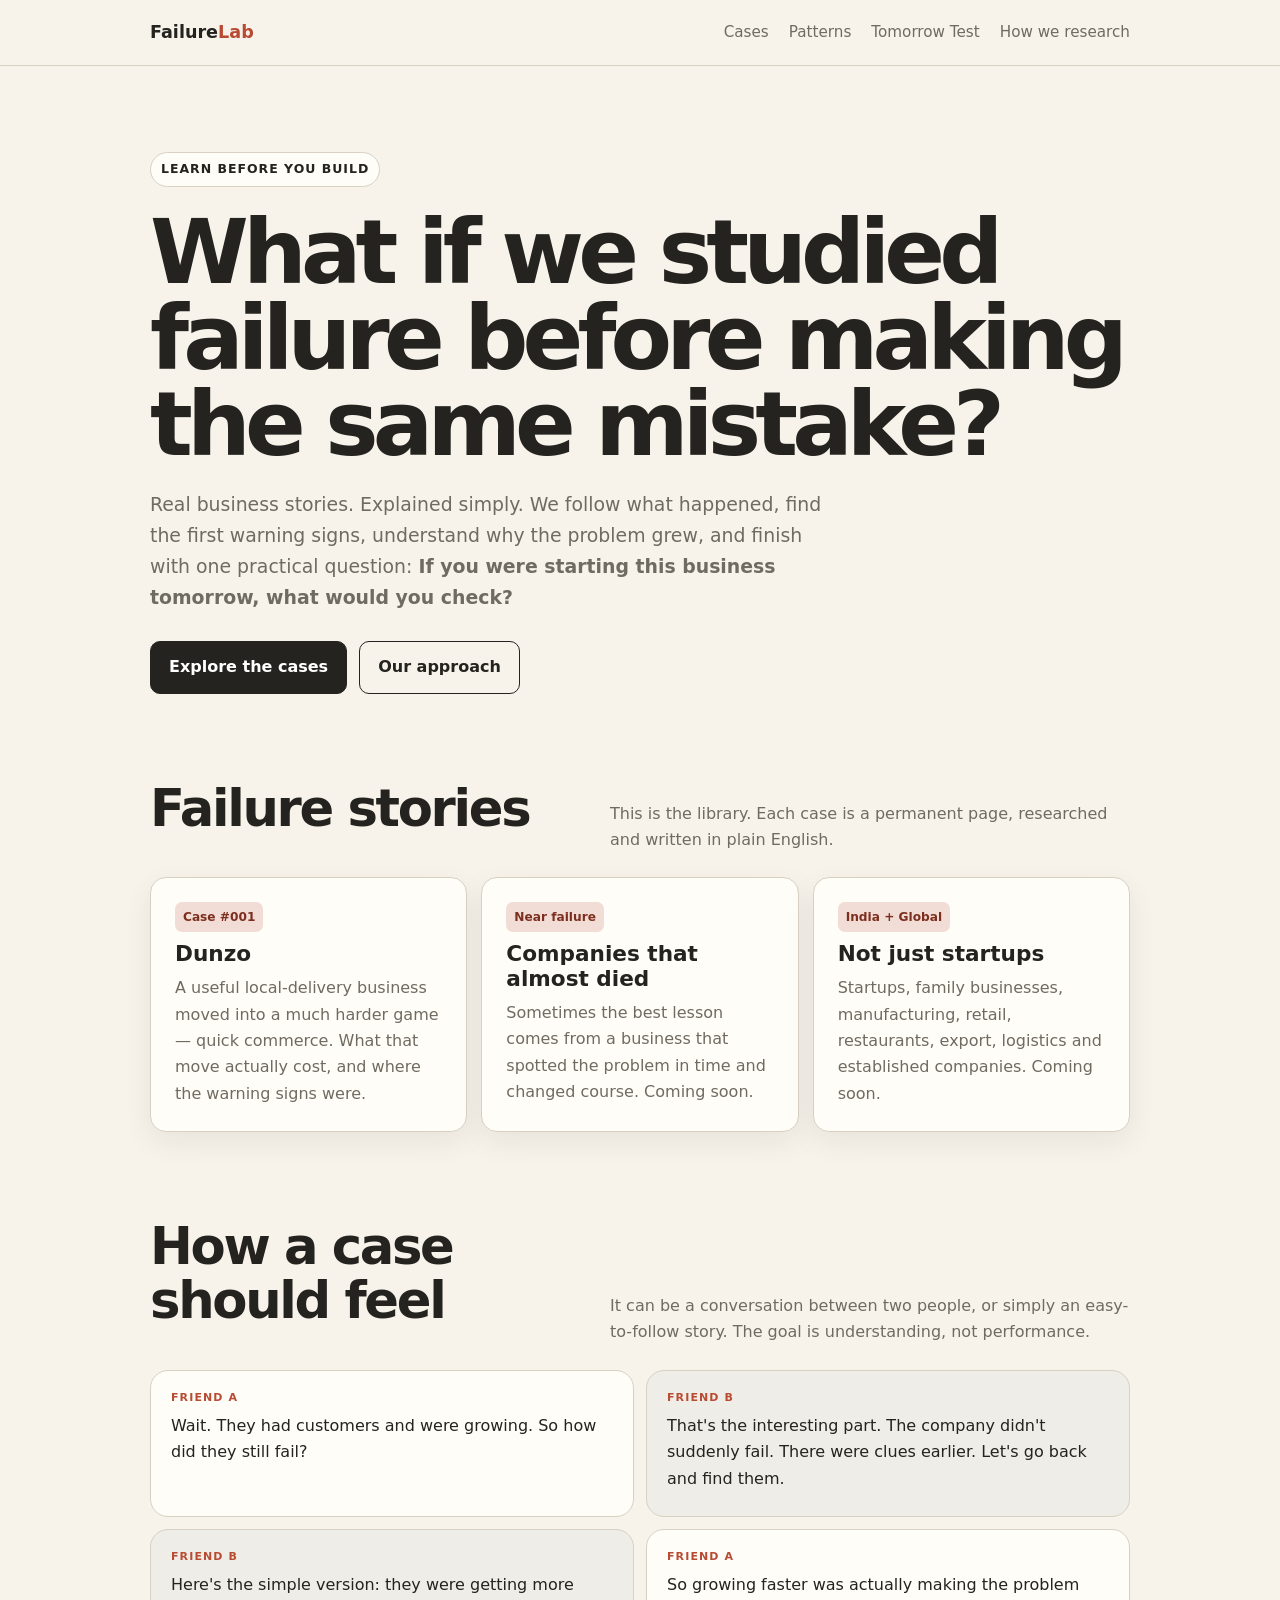
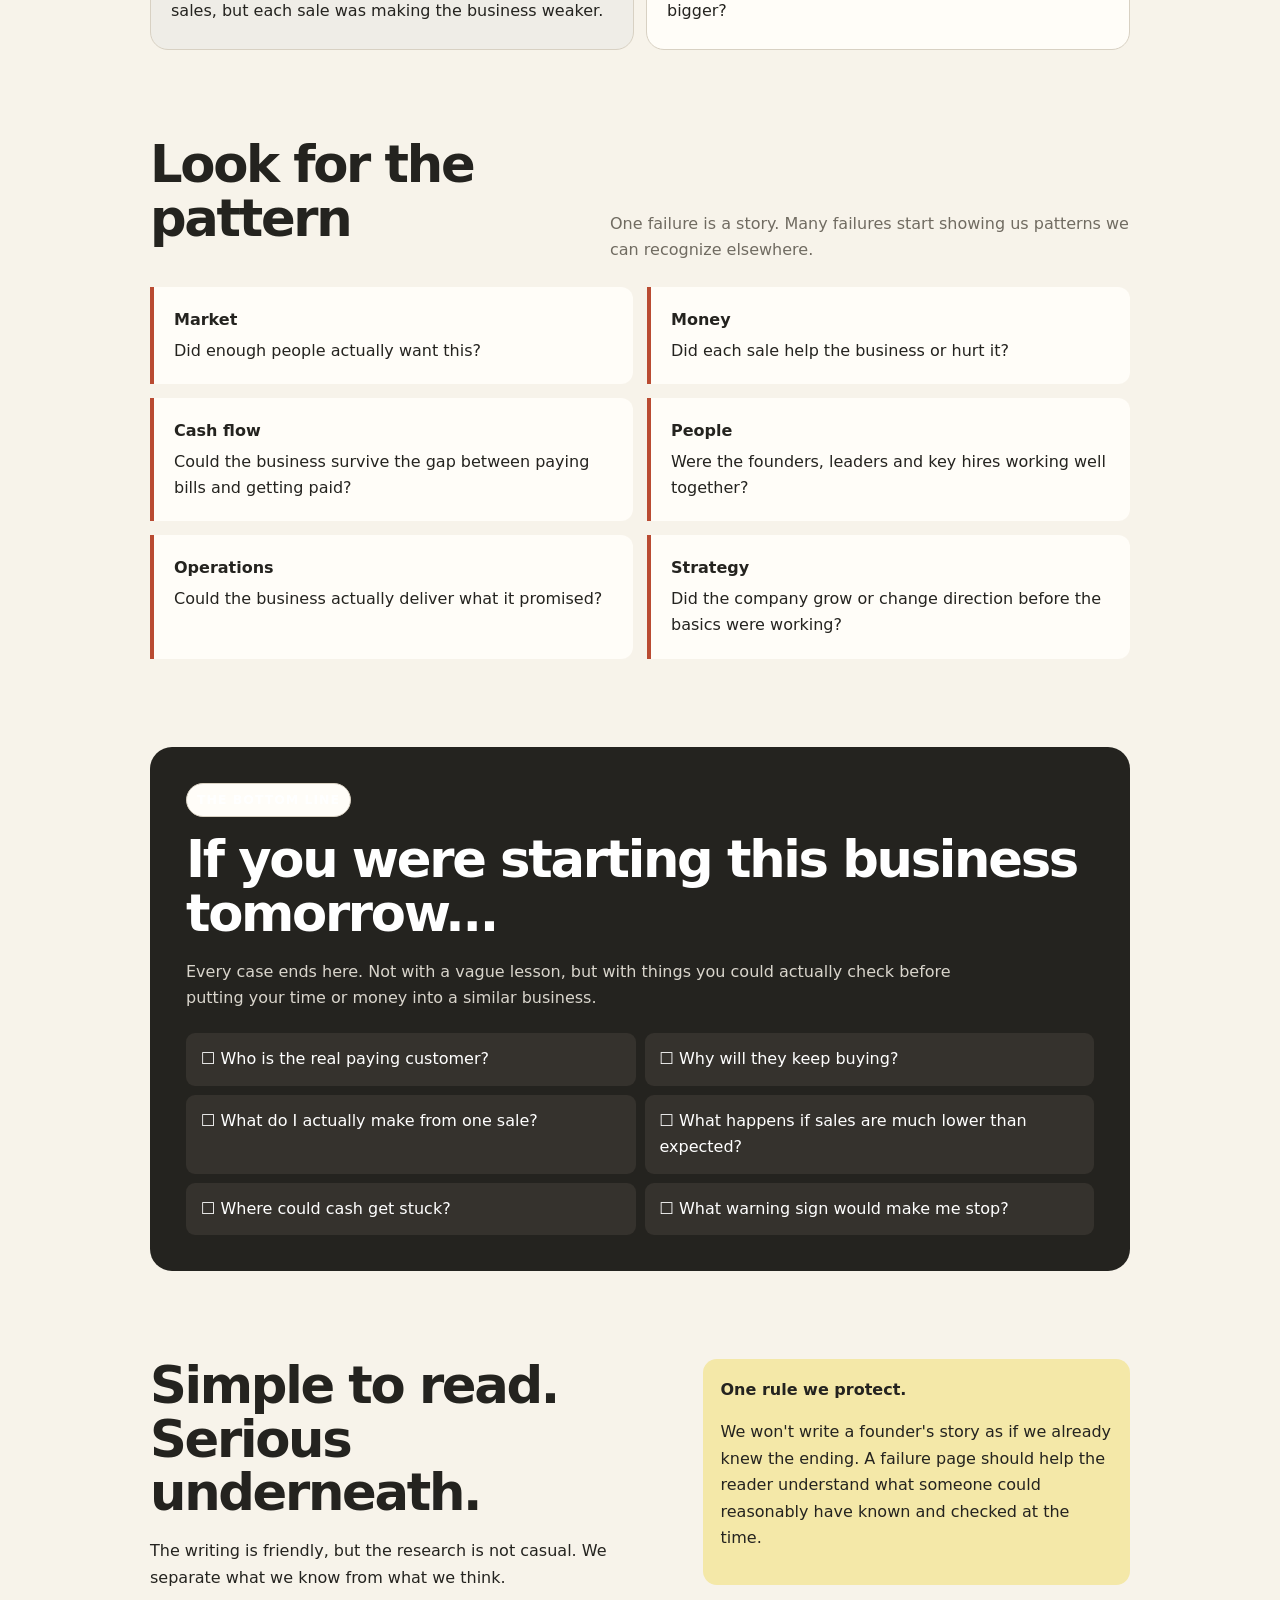
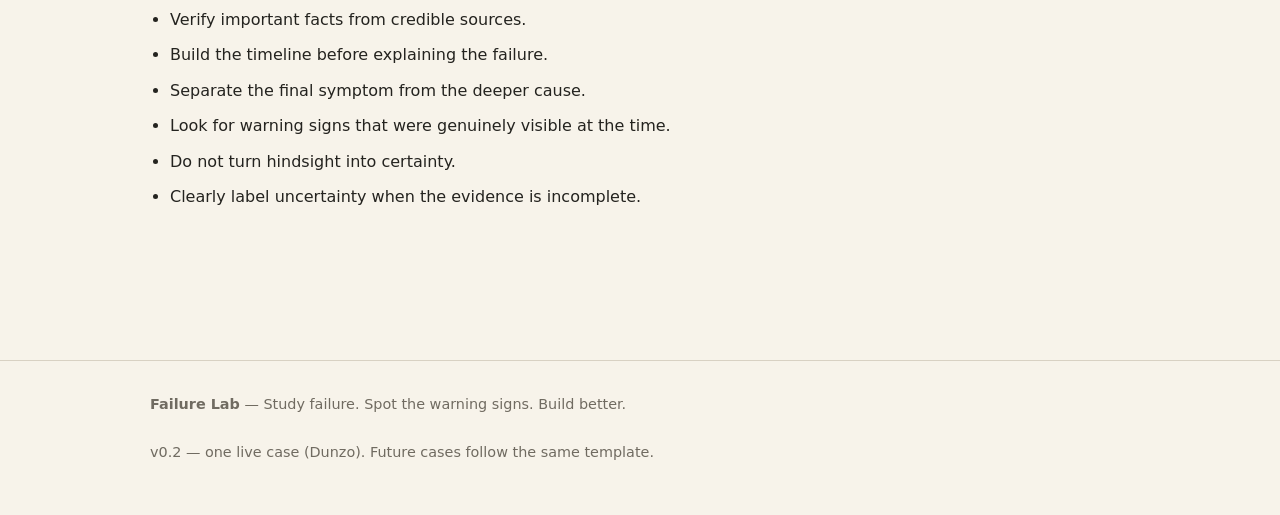
==== index.html @ c37a7834 "Add Failure Lab website: homepage and Dunzo case #001 Static site with homepage (index.html), shared" ====
<!doctype html>
<html lang="en">
<head>
<meta charset="UTF-8">
<meta name="viewport" content="width=device-width, initial-scale=1.0">
<title>Failure Lab — Learn Before You Build</title>
<meta name="description" content="Real business failure stories, explained simply: what happened, what went wrong, what was visible early, and what you should check before starting a similar business.">
<link rel="stylesheet" href="css/style.css">
</head>
<body>

<header>
  <div class="wrap top">
    <a class="brand" href="index.html">Failure<span>Lab</span></a>
    <div class="navlinks">
      <a href="#cases">Cases</a>
      <a href="#patterns">Patterns</a>
      <a href="#tomorrow">Tomorrow Test</a>
      <a href="#method">How we research</a>
    </div>
  </div>
</header>

<main>
  <section class="hero wrap">
    <span class="eyebrow">Learn before you build</span>
    <h1>What if we studied failure before making the same mistake?</h1>
    <p>
      Real business stories. Explained simply. We follow what happened, find the first warning signs,
      understand why the problem grew, and finish with one practical question:
      <strong>If you were starting this business tomorrow, what would you check?</strong>
    </p>
    <div class="hero-actions">
      <a class="btn primary" href="#cases">Explore the cases</a>
      <a class="btn secondary" href="#method">Our approach</a>
    </div>
  </section>

  <section id="cases" class="wrap">
    <div class="section-head">
      <h2>Failure stories</h2>
      <p>This is the library. Each case is a permanent page, researched and written in plain English.</p>
    </div>
    <div class="grid">
      <a class="card" href="cases/dunzo/index.html">
        <span class="tag">Case #001</span>
        <h3>Dunzo</h3>
        <p>A useful local-delivery business moved into a much harder game — quick commerce. What that move actually cost, and where the warning signs were.</p>
      </a>
      <article class="card">
        <span class="tag">Near failure</span>
        <h3>Companies that almost died</h3>
        <p>Sometimes the best lesson comes from a business that spotted the problem in time and changed course. Coming soon.</p>
      </article>
      <article class="card">
        <span class="tag">India + Global</span>
        <h3>Not just startups</h3>
        <p>Startups, family businesses, manufacturing, retail, restaurants, export, logistics and established companies. Coming soon.</p>
      </article>
    </div>
  </section>

  <section class="wrap">
    <div class="section-head">
      <h2>How a case should feel</h2>
      <p>It can be a conversation between two people, or simply an easy-to-follow story. The goal is understanding, not performance.</p>
    </div>
    <div class="chat">
      <div class="bubble">
        <div class="who">Friend A</div>
        <p>Wait. They had customers and were growing. So how did they still fail?</p>
      </div>
      <div class="bubble alt">
        <div class="who">Friend B</div>
        <p>That's the interesting part. The company didn't suddenly fail. There were clues earlier. Let's go back and find them.</p>
      </div>
      <div class="bubble alt">
        <div class="who">Friend B</div>
        <p>Here's the simple version: they were getting more sales, but each sale was making the business weaker.</p>
      </div>
      <div class="bubble">
        <div class="who">Friend A</div>
        <p>So growing faster was actually making the problem bigger?</p>
      </div>
    </div>
  </section>

  <section id="patterns" class="wrap">
    <div class="section-head">
      <h2>Look for the pattern</h2>
      <p>One failure is a story. Many failures start showing us patterns we can recognize elsewhere.</p>
    </div>
    <div class="principles">
      <div class="principle"><strong>Market</strong>Did enough people actually want this?</div>
      <div class="principle"><strong>Money</strong>Did each sale help the business or hurt it?</div>
      <div class="principle"><strong>Cash flow</strong>Could the business survive the gap between paying bills and getting paid?</div>
      <div class="principle"><strong>People</strong>Were the founders, leaders and key hires working well together?</div>
      <div class="principle"><strong>Operations</strong>Could the business actually deliver what it promised?</div>
      <div class="principle"><strong>Strategy</strong>Did the company grow or change direction before the basics were working?</div>
    </div>
  </section>

  <section id="tomorrow" class="wrap">
    <div class="tomorrow">
      <span class="eyebrow">The bottom line</span>
      <h2 style="margin-top:16px">If you were starting this business tomorrow...</h2>
      <p>Every case ends here. Not with a vague lesson, but with things you could actually check before putting your time or money into a similar business.</p>
      <div class="checks">
        <div class="check">☐ Who is the real paying customer?</div>
        <div class="check">☐ Why will they keep buying?</div>
        <div class="check">☐ What do I actually make from one sale?</div>
        <div class="check">☐ What happens if sales are much lower than expected?</div>
        <div class="check">☐ Where could cash get stuck?</div>
        <div class="check">☐ What warning sign would make me stop?</div>
      </div>
    </div>
  </section>

  <section id="method" class="wrap">
    <div class="method">
      <div>
        <h2>Simple to read. Serious underneath.</h2>
        <p>
          The writing is friendly, but the research is not casual.
          We separate what we know from what we think.
        </p>
        <ul>
          <li>Verify important facts from credible sources.</li>
          <li>Build the timeline before explaining the failure.</li>
          <li>Separate the final symptom from the deeper cause.</li>
          <li>Look for warning signs that were genuinely visible at the time.</li>
          <li>Do not turn hindsight into certainty.</li>
          <li>Clearly label uncertainty when the evidence is incomplete.</li>
        </ul>
      </div>
      <div class="note">
        <strong>One rule we protect.</strong>
        <p>We won't write a founder's story as if we already knew the ending. A failure page should help the reader understand what someone could reasonably have known and checked at the time.</p>
      </div>
    </div>
  </section>
</main>

<footer>
  <div class="wrap">
    <strong>Failure Lab</strong> — Study failure. Spot the warning signs. Build better.
    <br><br>
    v0.2 — one live case (Dunzo). Future cases follow the same template.
  </div>
</footer>

</body>
</html>
---- css/style.css ----
:root{
  --bg:#f7f3ea;--paper:#fffdf8;--ink:#24231f;--muted:#706b61;--line:#d8d1c3;
  --red:#b94b32;--redbg:#f1ddd5;--green:#dce9d7;--yellow:#f4e8a8;--dark:#2b2925;
  --shadow:0 10px 30px rgba(35,31,24,.07);
}
*{box-sizing:border-box}
body{margin:0;background:var(--bg);color:var(--ink);font:16px/1.65 Inter,system-ui,-apple-system,Segoe UI,sans-serif}
a{color:inherit}
.wrap{width:min(980px,92%);margin:auto}

/* header */
header{border-bottom:1px solid var(--line);padding:18px 0;position:sticky;top:0;background:rgba(247,243,234,.94);backdrop-filter:blur(10px);z-index:10}
.top{display:flex;justify-content:space-between;align-items:center}
.brand{font-weight:900;text-decoration:none;font-size:1.1rem}
.brand span{color:var(--red)}
.navlinks{display:flex;gap:20px;color:var(--muted);font-size:.95rem}
.navlinks a{text-decoration:none}
.navlinks a:hover{color:var(--ink)}
header a.back{color:var(--muted);text-decoration:none}

main{padding:58px 0 90px}

/* homepage hero */
.hero{padding:28px 0 44px}
.eyebrow{display:inline-block;padding:6px 10px;border:1px solid var(--line);border-radius:999px;font-size:.78rem;font-weight:800;letter-spacing:.08em;text-transform:uppercase;background:var(--paper)}
h1{font-size:clamp(3rem,7vw,6.2rem);line-height:.96;letter-spacing:-.065em;margin:22px 0}
.hero p{max-width:690px;font-size:1.18rem;color:var(--muted)}
.hero-actions{display:flex;gap:12px;flex-wrap:wrap;margin-top:28px}
.btn{display:inline-flex;align-items:center;justify-content:center;padding:12px 18px;border-radius:10px;border:1px solid var(--ink);font-weight:800;text-decoration:none}
.btn.primary{background:var(--ink);color:white}
.btn.secondary{background:transparent}

section{padding:44px 0}
.section-head{display:flex;justify-content:space-between;align-items:end;gap:24px;margin-bottom:24px}
h2{font-size:clamp(2rem,4vw,3.3rem);line-height:1.05;letter-spacing:-.045em;margin:0 0 18px}
h3{margin:28px 0 8px}
.section-head p{max-width:520px;color:var(--muted);margin:0}
p{max-width:820px}
.lead{font-size:1.25rem;color:var(--muted);max-width:780px}

.grid{display:grid;grid-template-columns:repeat(3,1fr);gap:14px}
.card{background:var(--paper);border:1px solid var(--line);border-radius:16px;padding:24px;box-shadow:var(--shadow);text-decoration:none;display:block}
.card h3{margin:10px 0 8px;font-size:1.35rem;line-height:1.15}
.card p{color:var(--muted);margin:0}
.tag{display:inline-block;font-size:.76rem;font-weight:800;padding:5px 8px;border-radius:7px;background:var(--redbg);color:#7d2f1f}
.tag.pill{border:1px solid var(--line);background:var(--paper);border-radius:999px;padding:5px 10px;text-transform:uppercase;letter-spacing:.08em;color:var(--ink)}

.chat{display:grid;grid-template-columns:1fr 1fr;gap:12px}
.bubble{background:var(--paper);border:1px solid var(--line);padding:18px 20px;border-radius:18px}
.bubble.alt{background:#efede7}
.who,.speaker{font-size:11px;color:var(--red);font-weight:900;letter-spacing:.1em;text-transform:uppercase}
.bubble p{margin:6px 0}

.principles{display:grid;grid-template-columns:repeat(2,1fr);gap:14px}
.principle{padding:20px;border-left:4px solid var(--red);background:var(--paper);border-radius:0 12px 12px 0}
.principle strong{display:block;margin-bottom:4px}

.tomorrow{background:var(--ink);color:white;border-radius:22px;padding:36px}
.tomorrow p{color:#d9d5cc}

.checks{display:grid;grid-template-columns:1fr 1fr;gap:9px;margin-top:22px}
.check{background:#35322d;color:white;padding:13px 15px;border-radius:9px}

.method{display:grid;grid-template-columns:1.1fr .9fr;gap:30px;align-items:start}
.method ul{padding-left:20px}
.method li{margin:9px 0}
.note{padding:18px;background:var(--yellow);border-radius:14px}

/* case pages */
.facts{display:grid;grid-template-columns:repeat(4,1fr);gap:10px;margin:35px 0 65px}
.fact{background:var(--paper);border:1px solid var(--line);border-radius:12px;padding:15px}
.fact small{display:block;color:var(--muted);text-transform:uppercase;font-size:11px;font-weight:800}
.fact strong{display:block}
.section{margin:65px 0}
.box{padding:22px;border-radius:15px;margin:20px 0}
.red{background:var(--redbg)}
.yellow{background:var(--yellow)}
.green{background:var(--green)}
.dark{background:var(--dark);color:white;padding:30px;border-radius:20px}
.dark p{color:#ddd8cf}
.timeline{border-left:2px solid var(--line);padding-left:26px}
.event{position:relative;margin-bottom:28px}
.event:before{content:"";position:absolute;left:-33px;top:8px;width:12px;height:12px;border-radius:50%;background:var(--red)}
.year{color:var(--red);font-weight:900}
.chain{display:flex;flex-wrap:wrap;align-items:center;gap:8px}
.node{background:var(--paper);border:1px solid var(--line);padding:9px 12px;border-radius:9px;font-weight:750}
.arrow{color:var(--red);font-weight:900}
.mini{background:var(--paper);border:1px solid var(--line);border-radius:13px;padding:18px}
.mini b{display:block;margin-bottom:5px}
.risk{display:grid;grid-template-columns:1fr 1fr;gap:12px}
.risk .mini{border-left:4px solid var(--red)}
.source{font-size:.9rem;color:var(--muted);border-top:1px solid var(--line);padding-top:20px}

footer{border-top:1px solid var(--line);padding:32px 0 50px;color:var(--muted);font-size:.9rem}

@media(max-width:800px){
  .navlinks{display:none}
  .grid,.conversation,.method,.principles,.checks,.facts,.chat,.risk{grid-template-columns:1fr}
  h1{font-size:clamp(3rem,15vw,5rem)}
}
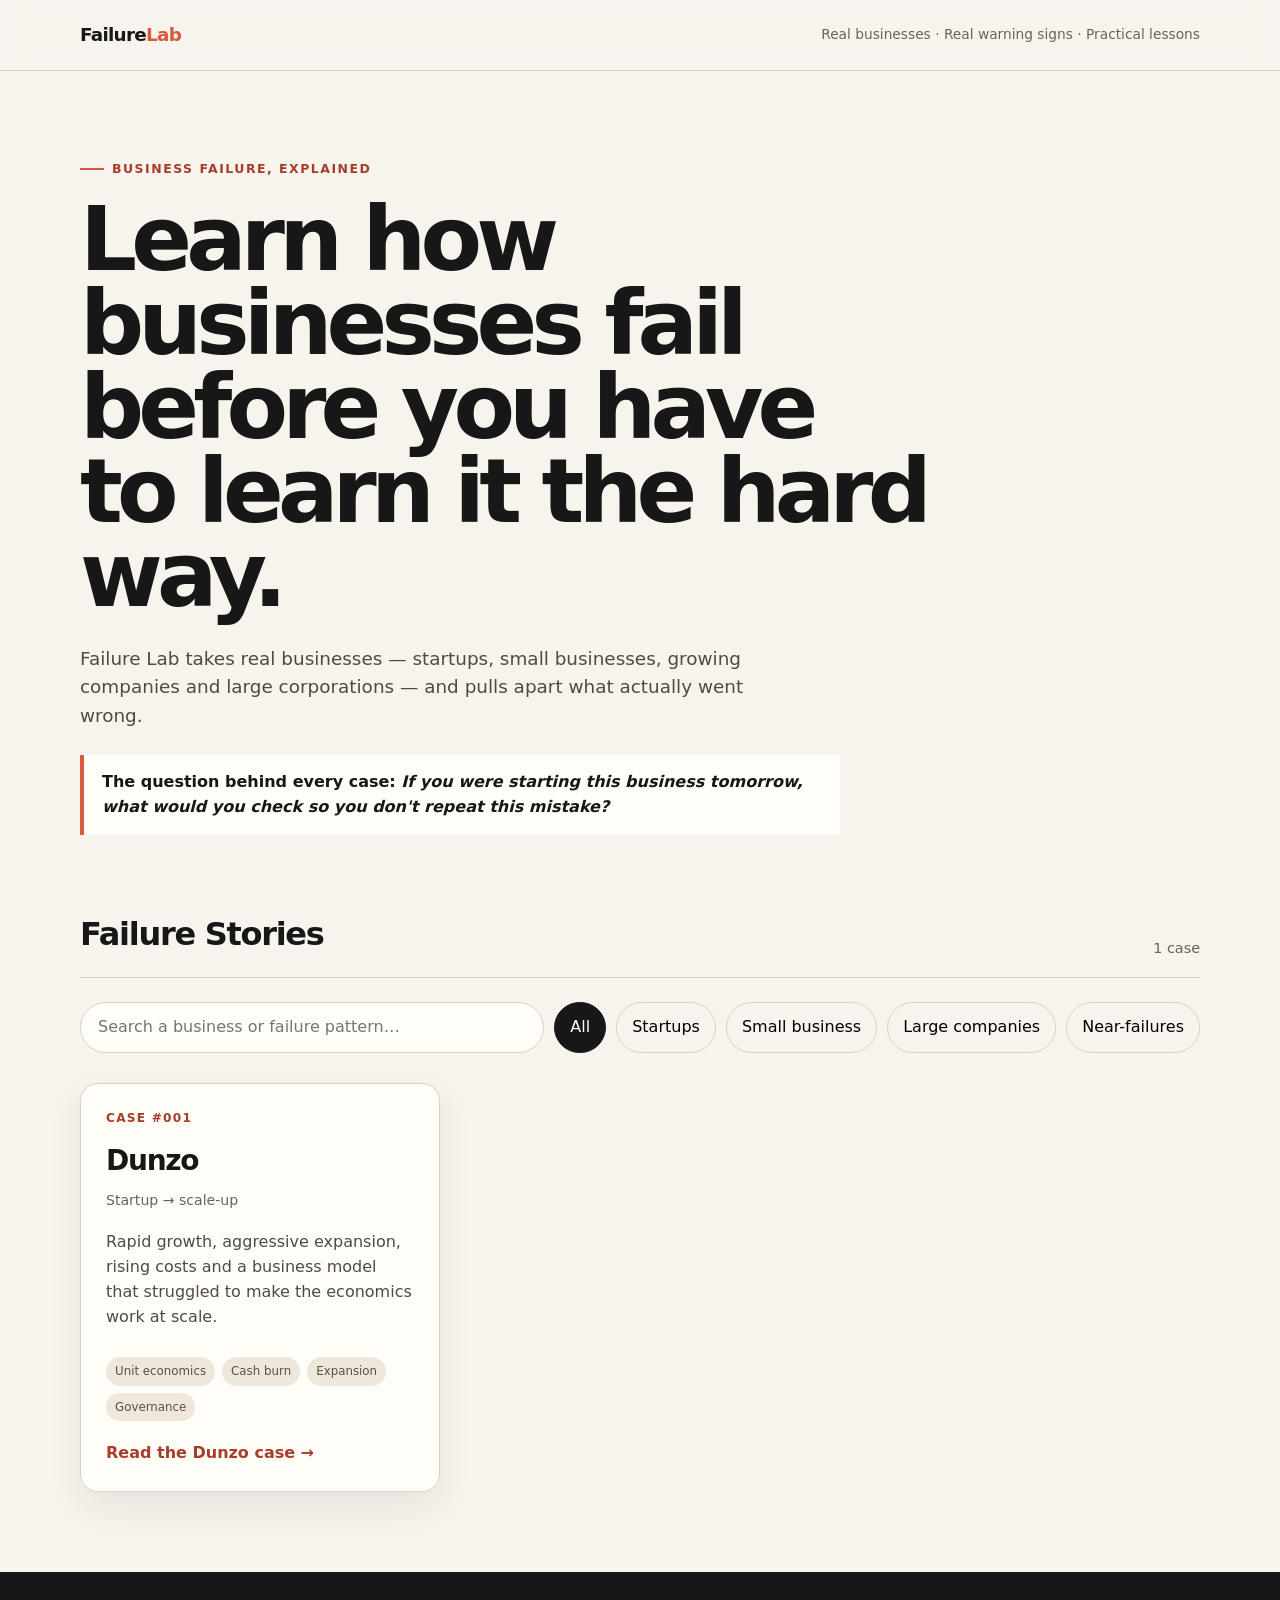
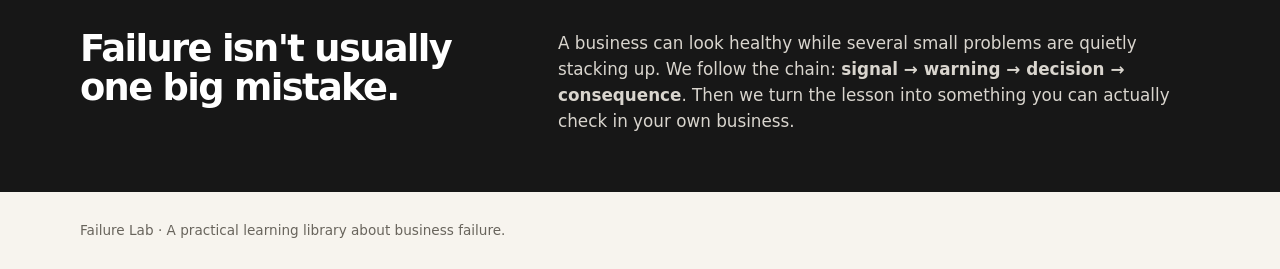
==== commit 38fb068f: "Redesign homepage with search and category filters New self-contained homepage layout: searchable/fi" ====
--- a/index.html
+++ b/index.html
@@ -1,153 +1,354 @@
-<!doctype html>
+<!DOCTYPE html>
 <html lang="en">
 <head>
-<meta charset="UTF-8">
-<meta name="viewport" content="width=device-width, initial-scale=1.0">
-<title>Failure Lab — Learn Before You Build</title>
-<meta name="description" content="Real business failure stories, explained simply: what happened, what went wrong, what was visible early, and what you should check before starting a similar business.">
-<link rel="stylesheet" href="css/style.css">
+  <meta charset="UTF-8">
+  <meta name="viewport" content="width=device-width, initial-scale=1.0">
+  <title>Failure Lab — Business Failure Stories</title>
+  <meta name="description" content="Failure Lab studies how businesses fail, the warning signs they missed, and what you can check before making the same mistake.">
+  <style>
+    :root{
+      --bg:#f7f4ee;
+      --paper:#fffdf8;
+      --ink:#171717;
+      --muted:#68645c;
+      --line:#d9d2c5;
+      --accent:#d85b3f;
+      --accent-dark:#a83d29;
+      --soft:#eee8dc;
+      --shadow:0 14px 35px rgba(34,28,20,.08);
+      --radius:18px;
+    }
+    *{box-sizing:border-box}
+    html{scroll-behavior:smooth}
+    body{
+      margin:0;
+      background:var(--bg);
+      color:var(--ink);
+      font-family:Inter,ui-sans-serif,system-ui,-apple-system,BlinkMacSystemFont,"Segoe UI",sans-serif;
+      line-height:1.55;
+    }
+    a{color:inherit}
+    .wrap{width:min(1120px,calc(100% - 40px));margin:auto}
+    header{
+      border-bottom:1px solid var(--line);
+      background:rgba(247,244,238,.92);
+      position:sticky;
+      top:0;
+      z-index:10;
+      backdrop-filter:blur(12px);
+    }
+    nav{
+      min-height:70px;
+      display:flex;
+      align-items:center;
+      justify-content:space-between;
+      gap:20px;
+    }
+    .brand{
+      text-decoration:none;
+      font-weight:850;
+      letter-spacing:-.04em;
+      font-size:1.15rem;
+    }
+    .brand span{color:var(--accent)}
+    .nav-note{font-size:.86rem;color:var(--muted)}
+    .hero{
+      padding:82px 0 55px;
+      max-width:900px;
+    }
+    .eyebrow{
+      display:inline-flex;
+      align-items:center;
+      gap:8px;
+      font-size:.78rem;
+      font-weight:800;
+      letter-spacing:.12em;
+      text-transform:uppercase;
+      color:var(--accent-dark);
+      margin-bottom:18px;
+    }
+    .eyebrow::before{
+      content:"";
+      width:24px;
+      height:2px;
+      background:var(--accent);
+      display:inline-block;
+    }
+    h1{
+      margin:0;
+      font-size:clamp(3rem,7vw,5.9rem);
+      line-height:.94;
+      letter-spacing:-.065em;
+      max-width:850px;
+    }
+    .hero p{
+      margin:27px 0 0;
+      max-width:720px;
+      color:#4f4b44;
+      font-size:1.15rem;
+    }
+    .hero-question{
+      margin-top:25px;
+      display:inline-block;
+      padding:15px 18px;
+      border-left:4px solid var(--accent);
+      background:var(--paper);
+      font-weight:700;
+      max-width:760px;
+    }
+    .library-head{
+      display:flex;
+      align-items:end;
+      justify-content:space-between;
+      gap:25px;
+      padding:20px 0 18px;
+      border-bottom:1px solid var(--line);
+    }
+    .library-head h2{margin:0;font-size:2rem;letter-spacing:-.04em}
+    .count{color:var(--muted);font-size:.9rem}
+    .controls{
+      display:flex;
+      flex-wrap:wrap;
+      gap:10px;
+      margin:24px 0 30px;
+    }
+    .search{
+      flex:1 1 260px;
+      min-width:240px;
+      border:1px solid var(--line);
+      background:var(--paper);
+      border-radius:999px;
+      padding:12px 17px;
+      font:inherit;
+      outline:none;
+    }
+    .search:focus{border-color:var(--accent)}
+    .filter{
+      border:1px solid var(--line);
+      background:transparent;
+      border-radius:999px;
+      padding:10px 15px;
+      font:inherit;
+      cursor:pointer;
+    }
+    .filter.active,.filter:hover{
+      background:var(--ink);
+      color:white;
+      border-color:var(--ink);
+    }
+    .grid{
+      display:grid;
+      grid-template-columns:repeat(3,minmax(0,1fr));
+      gap:20px;
+      padding-bottom:80px;
+    }
+    .card{
+      background:var(--paper);
+      border:1px solid var(--line);
+      border-radius:var(--radius);
+      padding:25px;
+      min-height:285px;
+      display:flex;
+      flex-direction:column;
+      box-shadow:var(--shadow);
+      transition:transform .18s ease,box-shadow .18s ease;
+    }
+    .card:hover{
+      transform:translateY(-4px);
+      box-shadow:0 20px 42px rgba(34,28,20,.12);
+    }
+    .case-no{
+      color:var(--accent-dark);
+      font-size:.76rem;
+      font-weight:850;
+      letter-spacing:.1em;
+      text-transform:uppercase;
+    }
+    .card h3{
+      margin:11px 0 8px;
+      font-size:1.75rem;
+      letter-spacing:-.045em;
+    }
+    .card .type{color:var(--muted);font-size:.88rem}
+    .card p{color:#4f4b44;margin:18px 0}
+    .tags{display:flex;flex-wrap:wrap;gap:7px;margin-top:auto;padding-top:10px}
+    .tag{
+      font-size:.74rem;
+      padding:5px 9px;
+      border-radius:999px;
+      background:var(--soft);
+      color:#575149;
+    }
+    .read{
+      margin-top:20px;
+      text-decoration:none;
+      font-weight:800;
+      color:var(--accent-dark);
+    }
+    .empty{
+      grid-column:1/-1;
+      padding:45px 20px;
+      text-align:center;
+      border:1px dashed var(--line);
+      border-radius:var(--radius);
+      color:var(--muted);
+      display:none;
+    }
+    .principle{
+      background:var(--ink);
+      color:#fff;
+      padding:58px 0;
+    }
+    .principle-inner{
+      display:grid;
+      grid-template-columns:1fr 1.5fr;
+      gap:50px;
+      align-items:start;
+    }
+    .principle h2{font-size:2.3rem;line-height:1.05;letter-spacing:-.045em;margin:0}
+    .principle p{margin:0;color:#d9d5ce;font-size:1.05rem}
+    footer{
+      padding:28px 0;
+      color:var(--muted);
+      font-size:.85rem;
+    }
+    @media(max-width:800px){
+      .grid{grid-template-columns:repeat(2,minmax(0,1fr))}
+      .principle-inner{grid-template-columns:1fr}
+    }
+    @media(max-width:560px){
+      .wrap{width:min(100% - 28px,1120px)}
+      .hero{padding-top:55px}
+      .grid{grid-template-columns:1fr}
+      .nav-note{display:none}
+      h1{font-size:3.25rem}
+    }
+  </style>
 </head>
 <body>
-
-<header>
-  <div class="wrap top">
-    <a class="brand" href="index.html">Failure<span>Lab</span></a>
-    <div class="navlinks">
-      <a href="#cases">Cases</a>
-      <a href="#patterns">Patterns</a>
-      <a href="#tomorrow">Tomorrow Test</a>
-      <a href="#method">How we research</a>
+  <header>
+    <div class="wrap">
+      <nav>
+        <a class="brand" href="./">Failure<span>Lab</span></a>
+        <div class="nav-note">Real businesses · Real warning signs · Practical lessons</div>
+      </nav>
     </div>
-  </div>
-</header>
-
-<main>
-  <section class="hero wrap">
-    <span class="eyebrow">Learn before you build</span>
-    <h1>What if we studied failure before making the same mistake?</h1>
-    <p>
-      Real business stories. Explained simply. We follow what happened, find the first warning signs,
-      understand why the problem grew, and finish with one practical question:
-      <strong>If you were starting this business tomorrow, what would you check?</strong>
-    </p>
-    <div class="hero-actions">
-      <a class="btn primary" href="#cases">Explore the cases</a>
-      <a class="btn secondary" href="#method">Our approach</a>
+  </header>
+
+  <main>
+    <div class="wrap">
+      <section class="hero">
+        <div class="eyebrow">Business failure, explained</div>
+        <h1>Learn how businesses fail before you have to learn it the hard way.</h1>
+        <p>
+          Failure Lab takes real businesses — startups, small businesses, growing companies
+          and large corporations — and pulls apart what actually went wrong.
+        </p>
+        <div class="hero-question">
+          The question behind every case: <em>If you were starting this business tomorrow,
+          what would you check so you don't repeat this mistake?</em>
+        </div>
+      </section>
+
+      <section id="cases">
+        <div class="library-head">
+          <h2>Failure Stories</h2>
+          <div class="count" id="caseCount">1 case</div>
+        </div>
+
+        <div class="controls">
+          <input id="search" class="search" type="search" placeholder="Search a business or failure pattern…">
+          <button class="filter active" data-filter="all">All</button>
+          <button class="filter" data-filter="startup">Startups</button>
+          <button class="filter" data-filter="small-business">Small business</button>
+          <button class="filter" data-filter="large-company">Large companies</button>
+          <button class="filter" data-filter="near-failure">Near-failures</button>
+        </div>
+
+        <div class="grid" id="caseGrid">
+          <article class="card"
+            data-type="startup"
+            data-search="dunzo startup growth unit economics cash burn expansion competition governance funding">
+            <div class="case-no">Case #001</div>
+            <h3>Dunzo</h3>
+            <div class="type">Startup → scale-up</div>
+            <p>
+              Rapid growth, aggressive expansion, rising costs and a business model
+              that struggled to make the economics work at scale.
+            </p>
+            <div class="tags">
+              <span class="tag">Unit economics</span>
+              <span class="tag">Cash burn</span>
+              <span class="tag">Expansion</span>
+              <span class="tag">Governance</span>
+            </div>
+            <a class="read" href="cases/dunzo/">Read the Dunzo case →</a>
+          </article>
+
+          <div class="empty" id="emptyState">
+            No case matches that search yet.
+          </div>
+        </div>
+      </section>
     </div>
-  </section>
-
-  <section id="cases" class="wrap">
-    <div class="section-head">
-      <h2>Failure stories</h2>
-      <p>This is the library. Each case is a permanent page, researched and written in plain English.</p>
+
+    <section class="principle">
+      <div class="wrap principle-inner">
+        <h2>Failure isn't usually one big mistake.</h2>
+        <p>
+          A business can look healthy while several small problems are quietly stacking up.
+          We follow the chain: <strong>signal → warning → decision → consequence</strong>.
+          Then we turn the lesson into something you can actually check in your own business.
+        </p>
+      </div>
+    </section>
+  </main>
+
+  <footer>
+    <div class="wrap">
+      Failure Lab · A practical learning library about business failure.
     </div>
-    <div class="grid">
-      <a class="card" href="cases/dunzo/index.html">
-        <span class="tag">Case #001</span>
-        <h3>Dunzo</h3>
-        <p>A useful local-delivery business moved into a much harder game — quick commerce. What that move actually cost, and where the warning signs were.</p>
-      </a>
-      <article class="card">
-        <span class="tag">Near failure</span>
-        <h3>Companies that almost died</h3>
-        <p>Sometimes the best lesson comes from a business that spotted the problem in time and changed course. Coming soon.</p>
-      </article>
-      <article class="card">
-        <span class="tag">India + Global</span>
-        <h3>Not just startups</h3>
-        <p>Startups, family businesses, manufacturing, retail, restaurants, export, logistics and established companies. Coming soon.</p>
-      </article>
-    </div>
-  </section>
-
-  <section class="wrap">
-    <div class="section-head">
-      <h2>How a case should feel</h2>
-      <p>It can be a conversation between two people, or simply an easy-to-follow story. The goal is understanding, not performance.</p>
-    </div>
-    <div class="chat">
-      <div class="bubble">
-        <div class="who">Friend A</div>
-        <p>Wait. They had customers and were growing. So how did they still fail?</p>
-      </div>
-      <div class="bubble alt">
-        <div class="who">Friend B</div>
-        <p>That's the interesting part. The company didn't suddenly fail. There were clues earlier. Let's go back and find them.</p>
-      </div>
-      <div class="bubble alt">
-        <div class="who">Friend B</div>
-        <p>Here's the simple version: they were getting more sales, but each sale was making the business weaker.</p>
-      </div>
-      <div class="bubble">
-        <div class="who">Friend A</div>
-        <p>So growing faster was actually making the problem bigger?</p>
-      </div>
-    </div>
-  </section>
-
-  <section id="patterns" class="wrap">
-    <div class="section-head">
-      <h2>Look for the pattern</h2>
-      <p>One failure is a story. Many failures start showing us patterns we can recognize elsewhere.</p>
-    </div>
-    <div class="principles">
-      <div class="principle"><strong>Market</strong>Did enough people actually want this?</div>
-      <div class="principle"><strong>Money</strong>Did each sale help the business or hurt it?</div>
-      <div class="principle"><strong>Cash flow</strong>Could the business survive the gap between paying bills and getting paid?</div>
-      <div class="principle"><strong>People</strong>Were the founders, leaders and key hires working well together?</div>
-      <div class="principle"><strong>Operations</strong>Could the business actually deliver what it promised?</div>
-      <div class="principle"><strong>Strategy</strong>Did the company grow or change direction before the basics were working?</div>
-    </div>
-  </section>
-
-  <section id="tomorrow" class="wrap">
-    <div class="tomorrow">
-      <span class="eyebrow">The bottom line</span>
-      <h2 style="margin-top:16px">If you were starting this business tomorrow...</h2>
-      <p>Every case ends here. Not with a vague lesson, but with things you could actually check before putting your time or money into a similar business.</p>
-      <div class="checks">
-        <div class="check">☐ Who is the real paying customer?</div>
-        <div class="check">☐ Why will they keep buying?</div>
-        <div class="check">☐ What do I actually make from one sale?</div>
-        <div class="check">☐ What happens if sales are much lower than expected?</div>
-        <div class="check">☐ Where could cash get stuck?</div>
-        <div class="check">☐ What warning sign would make me stop?</div>
-      </div>
-    </div>
-  </section>
-
-  <section id="method" class="wrap">
-    <div class="method">
-      <div>
-        <h2>Simple to read. Serious underneath.</h2>
-        <p>
-          The writing is friendly, but the research is not casual.
-          We separate what we know from what we think.
-        </p>
-        <ul>
-          <li>Verify important facts from credible sources.</li>
-          <li>Build the timeline before explaining the failure.</li>
-          <li>Separate the final symptom from the deeper cause.</li>
-          <li>Look for warning signs that were genuinely visible at the time.</li>
-          <li>Do not turn hindsight into certainty.</li>
-          <li>Clearly label uncertainty when the evidence is incomplete.</li>
-        </ul>
-      </div>
-      <div class="note">
-        <strong>One rule we protect.</strong>
-        <p>We won't write a founder's story as if we already knew the ending. A failure page should help the reader understand what someone could reasonably have known and checked at the time.</p>
-      </div>
-    </div>
-  </section>
-</main>
-
-<footer>
-  <div class="wrap">
-    <strong>Failure Lab</strong> — Study failure. Spot the warning signs. Build better.
-    <br><br>
-    v0.2 — one live case (Dunzo). Future cases follow the same template.
-  </div>
-</footer>
-
+  </footer>
+
+  <script>
+    const cards = [...document.querySelectorAll('.card')];
+    const search = document.getElementById('search');
+    const empty = document.getElementById('emptyState');
+    const count = document.getElementById('caseCount');
+    const filters = [...document.querySelectorAll('.filter')];
+    let activeFilter = 'all';
+
+    function render() {
+      const q = search.value.trim().toLowerCase();
+      let visible = 0;
+
+      cards.forEach(card => {
+        const matchesFilter =
+          activeFilter === 'all' || card.dataset.type === activeFilter;
+        const matchesSearch =
+          !q || card.dataset.search.includes(q) ||
+          card.querySelector('h3').textContent.toLowerCase().includes(q);
+
+        const show = matchesFilter && matchesSearch;
+        card.style.display = show ? 'flex' : 'none';
+        if (show) visible++;
+      });
+
+      empty.style.display = visible ? 'none' : 'block';
+      count.textContent = `${visible} ${visible === 1 ? 'case' : 'cases'}`;
+    }
+
+    filters.forEach(button => {
+      button.addEventListener('click', () => {
+        filters.forEach(b => b.classList.remove('active'));
+        button.classList.add('active');
+        activeFilter = button.dataset.filter;
+        render();
+      });
+    });
+
+    search.addEventListener('input', render);
+    render();
+  </script>
 </body>
 </html>
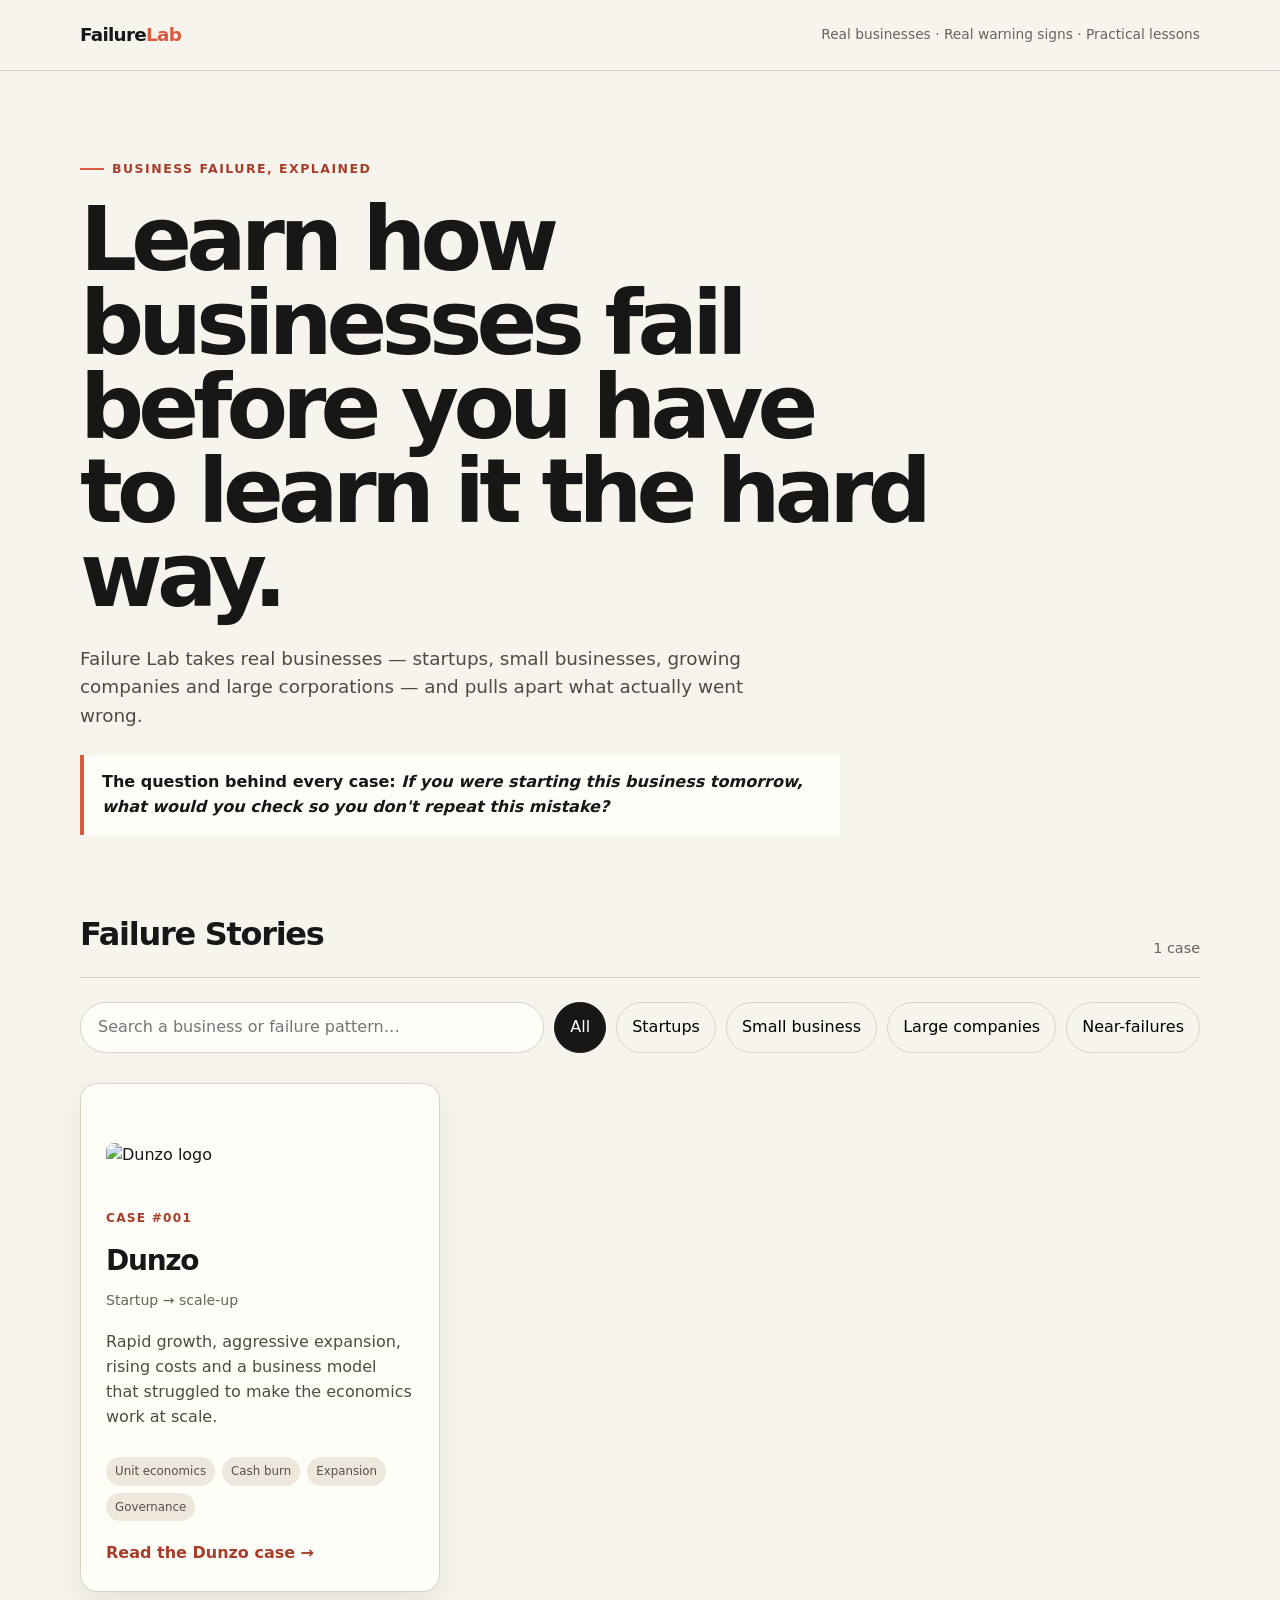
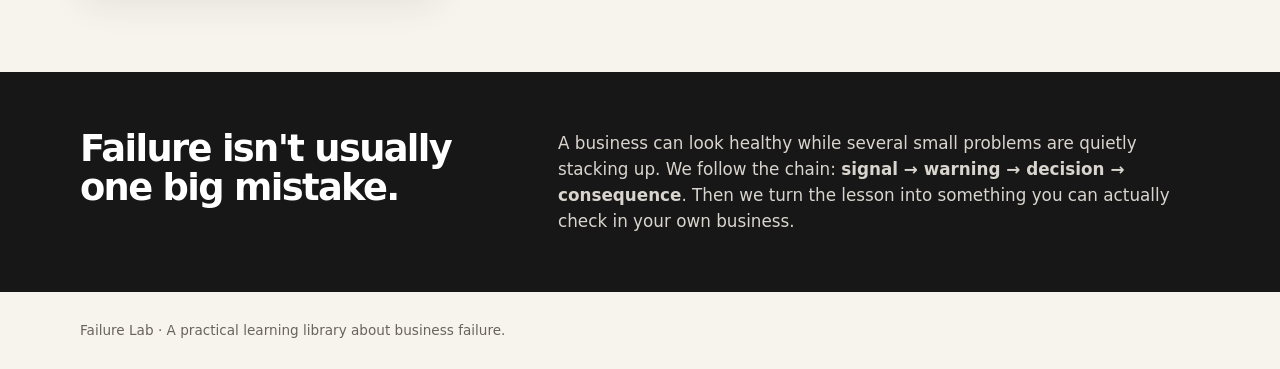
==== commit d6f910fe: "Integrate redesigned Dunzo case into site, remove old drafts - Move the expanded Dunzo case (timelin" ====
--- a/index.html
+++ b/index.html
@@ -157,6 +157,24 @@
       transform:translateY(-4px);
       box-shadow:0 20px 42px rgba(34,28,20,.12);
     }
+
+    .logo-wrap{
+      height:92px;
+      display:flex;
+      align-items:center;
+      justify-content:flex-start;
+      margin-bottom:8px;
+      overflow:hidden;
+    }
+    .logo-wrap img{
+      max-width:220px;
+      max-height:88px;
+      width:auto;
+      height:auto;
+      object-fit:contain;
+      display:block;
+      border-radius:8px;
+    }
     .case-no{
       color:var(--accent-dark);
       font-size:.76rem;
@@ -269,6 +287,12 @@
           <article class="card"
             data-type="startup"
             data-search="dunzo startup growth unit economics cash burn expansion competition governance funding">
+            <div class="logo-wrap">
+              <img
+                src="https://static.thearcweb.com/images/PROD/PROD-2756afa5-910a-4aa8-a657-8d3db61e0a83.jpg"
+                alt="Dunzo logo"
+                loading="lazy">
+            </div>
             <div class="case-no">Case #001</div>
             <h3>Dunzo</h3>
             <div class="type">Startup → scale-up</div>
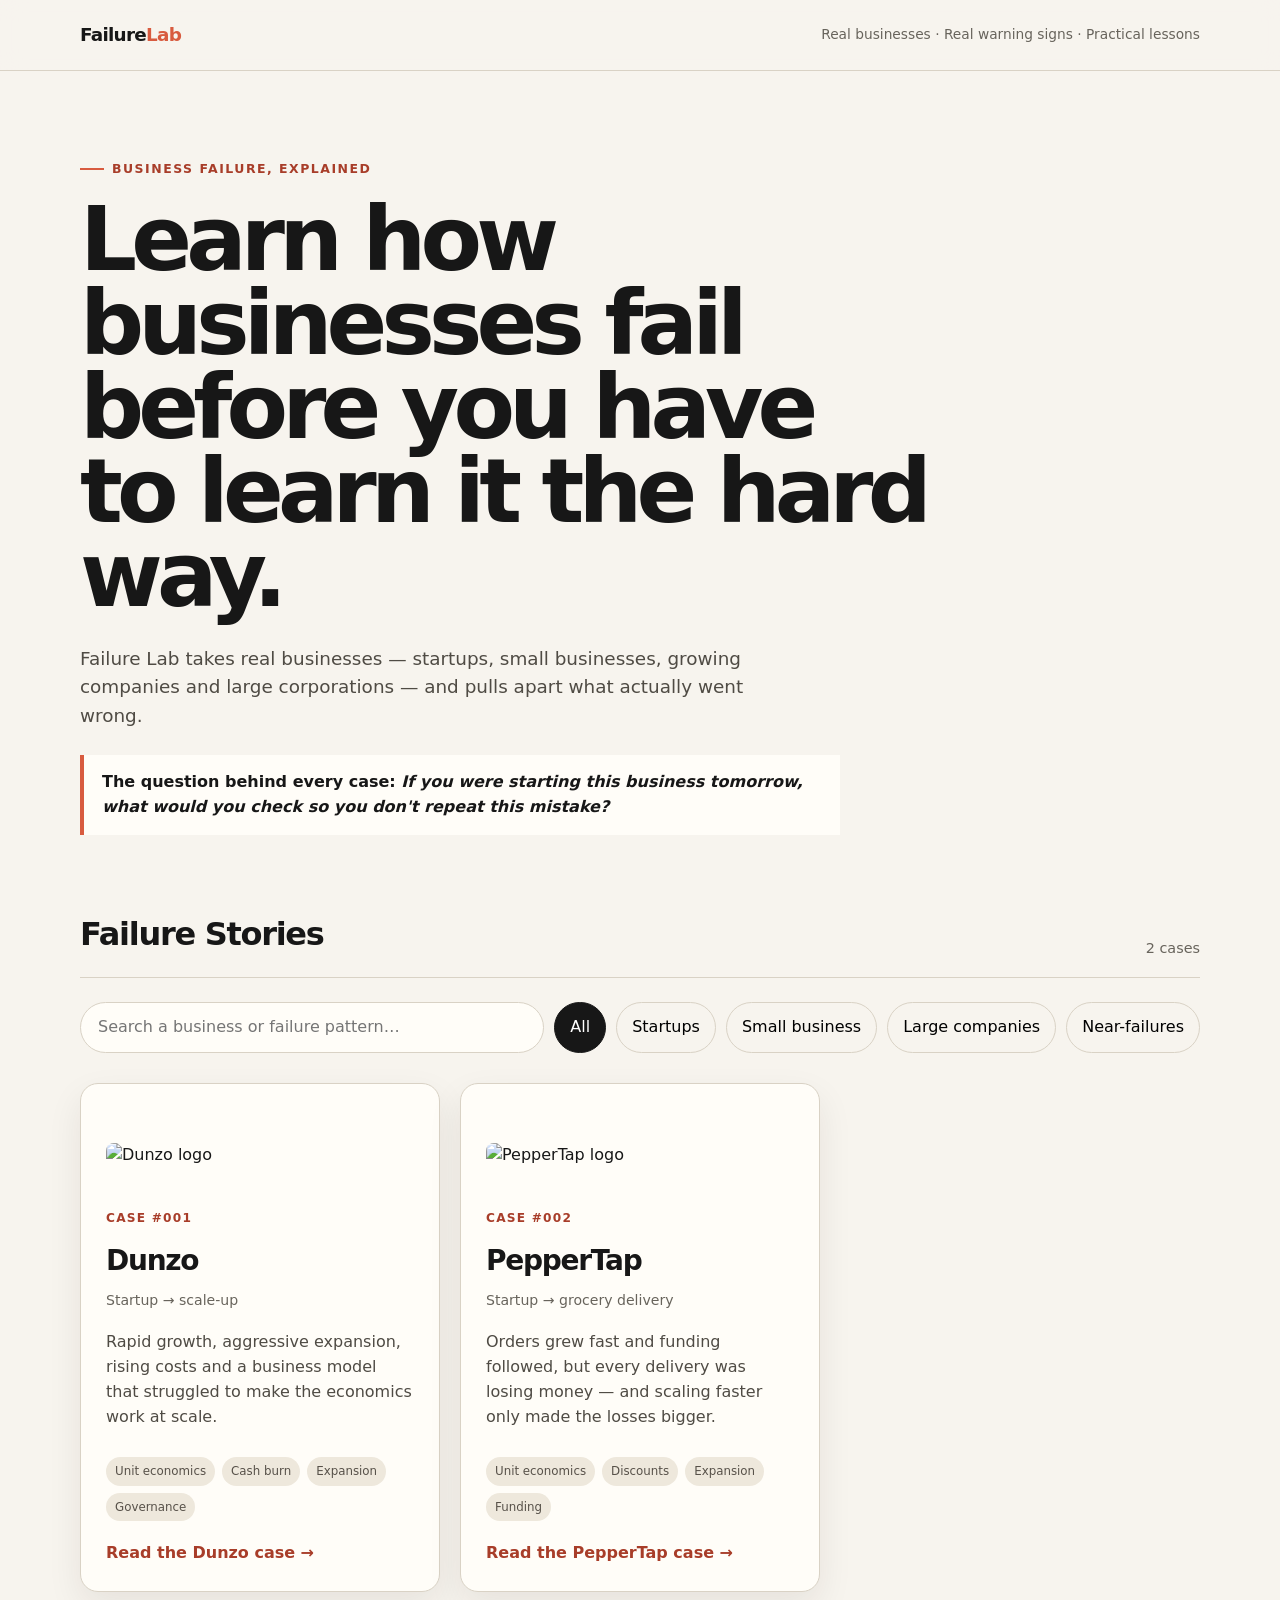
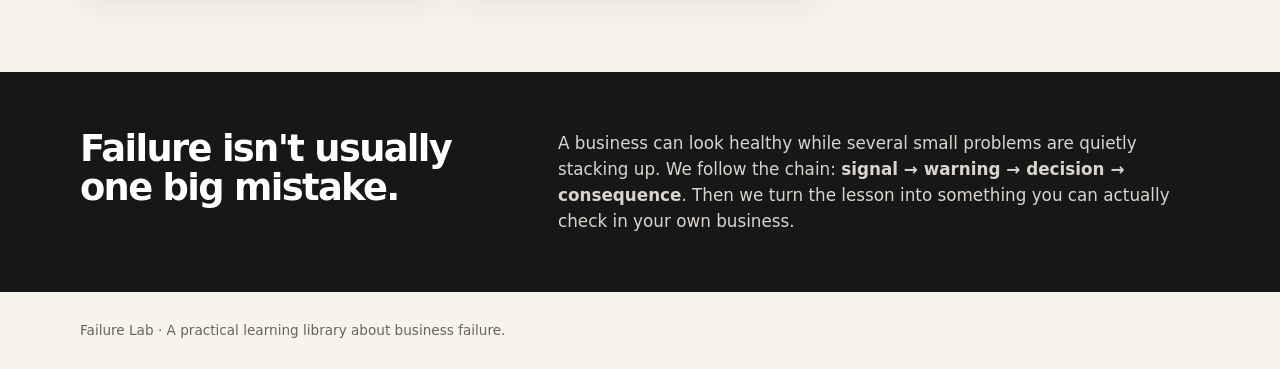
==== commit 132627fc: "Add PepperTap as Case #002 - Move cases/peppertap/failure_lab_case_002_peppertap_v0_1.html to   case" ====
--- a/index.html
+++ b/index.html
@@ -271,7 +271,7 @@
       <section id="cases">
         <div class="library-head">
           <h2>Failure Stories</h2>
-          <div class="count" id="caseCount">1 case</div>
+          <div class="count" id="caseCount">2 cases</div>
         </div>
 
         <div class="controls">
@@ -309,6 +309,31 @@
             <a class="read" href="cases/dunzo/">Read the Dunzo case →</a>
           </article>
 
+          <article class="card"
+            data-type="startup"
+            data-search="peppertap startup grocery delivery negative unit economics discounts expansion funding">
+            <div class="logo-wrap">
+              <img
+                src="https://s3-us-west-2.amazonaws.com/cbi-image-service-prd/original/fdadf8ce-e027-48f2-afbc-6f73a3b1d62f.png?w=3840"
+                alt="PepperTap logo"
+                loading="lazy">
+            </div>
+            <div class="case-no">Case #002</div>
+            <h3>PepperTap</h3>
+            <div class="type">Startup → grocery delivery</div>
+            <p>
+              Orders grew fast and funding followed, but every delivery was losing
+              money — and scaling faster only made the losses bigger.
+            </p>
+            <div class="tags">
+              <span class="tag">Unit economics</span>
+              <span class="tag">Discounts</span>
+              <span class="tag">Expansion</span>
+              <span class="tag">Funding</span>
+            </div>
+            <a class="read" href="cases/peppertap/">Read the PepperTap case →</a>
+          </article>
+
           <div class="empty" id="emptyState">
             No case matches that search yet.
           </div>
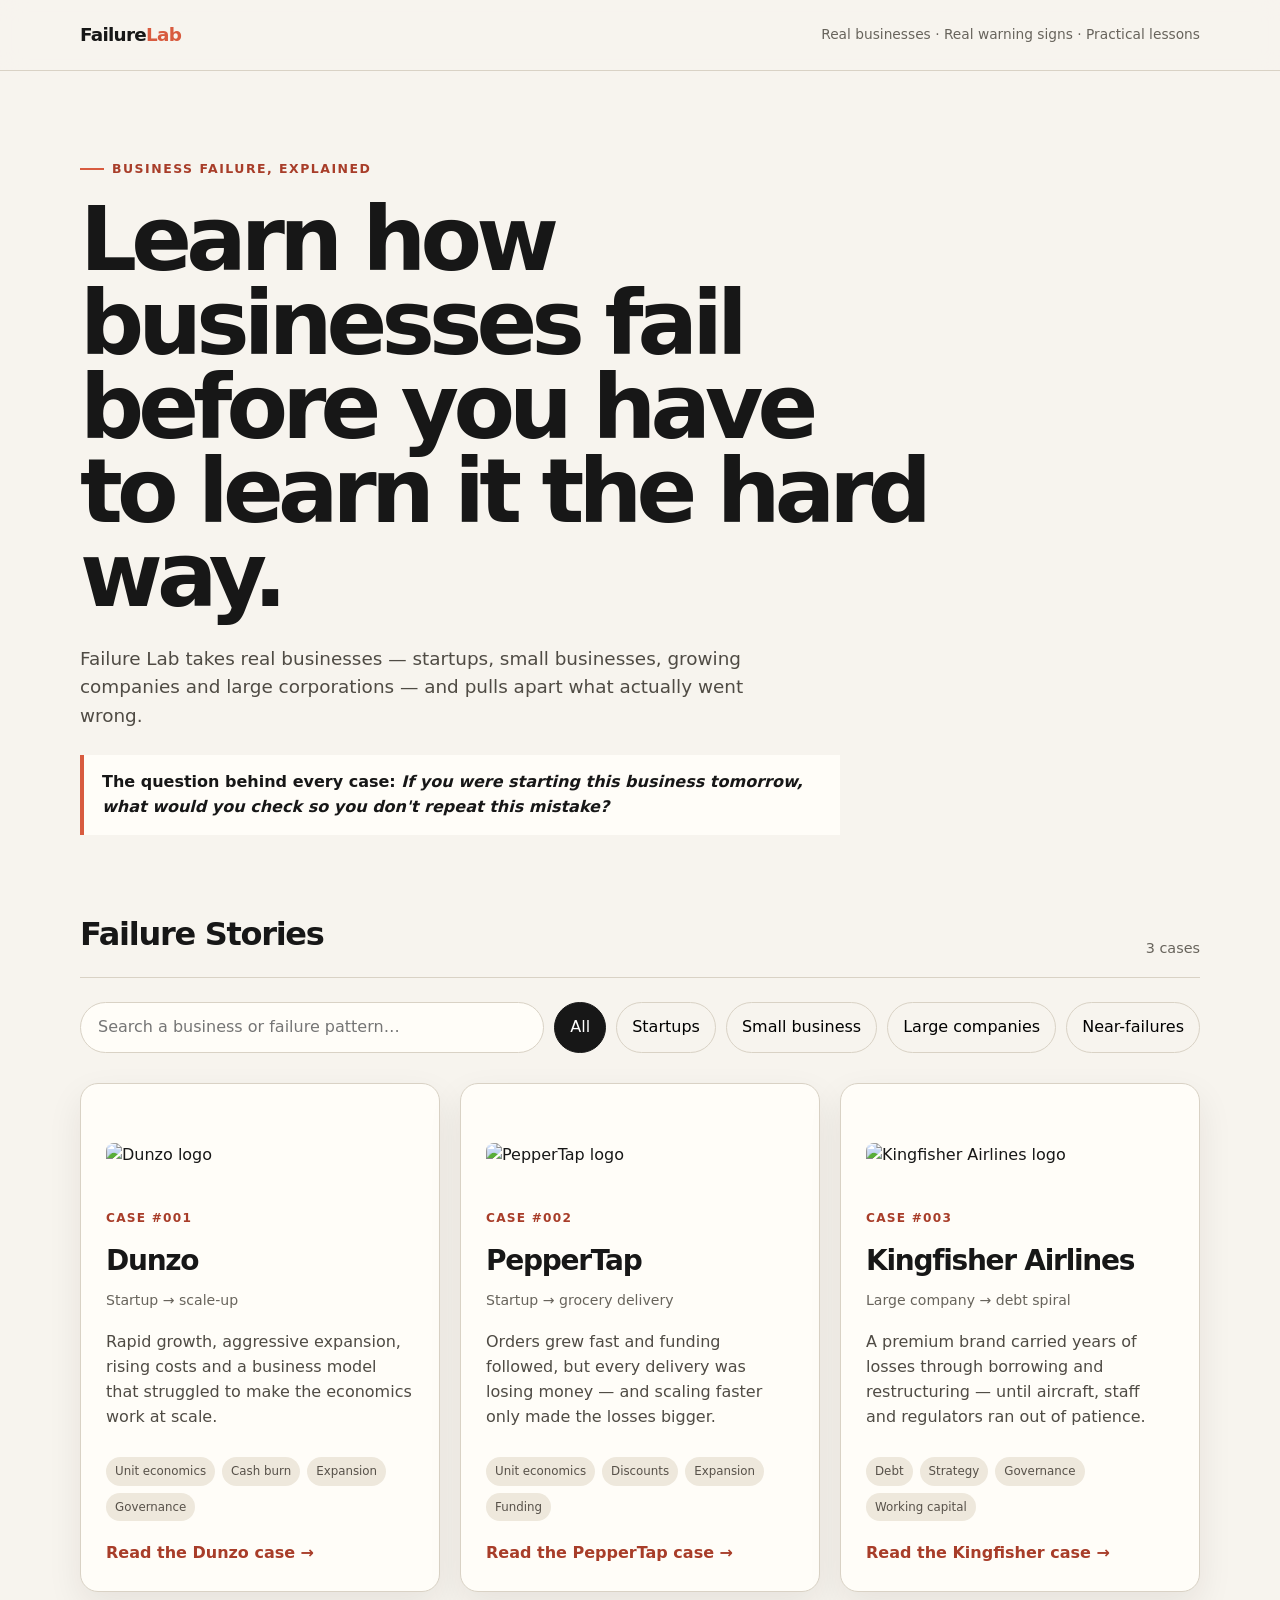
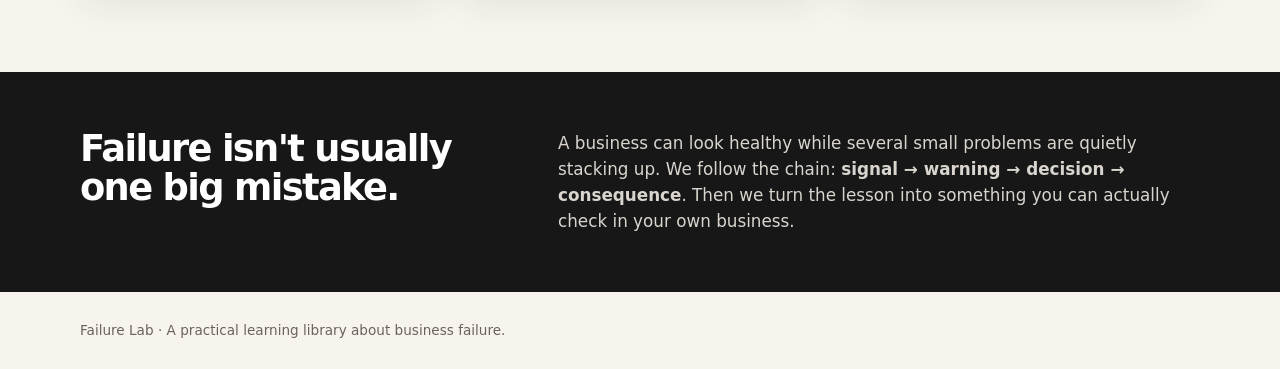
==== commit 91977278: "Add Kingfisher Airlines case, fix PepperTap CSS gaps, clean citation artifacts - Promote PepperTap c" ====
--- a/index.html
+++ b/index.html
@@ -271,7 +271,7 @@
       <section id="cases">
         <div class="library-head">
           <h2>Failure Stories</h2>
-          <div class="count" id="caseCount">2 cases</div>
+          <div class="count" id="caseCount">3 cases</div>
         </div>
 
         <div class="controls">
@@ -334,6 +334,31 @@
             <a class="read" href="cases/peppertap/">Read the PepperTap case →</a>
           </article>
 
+          <article class="card"
+            data-type="large-company"
+            data-search="kingfisher airlines debt strategy governance restructuring aircraft repossession dgca liquidation">
+            <div class="logo-wrap">
+              <img
+                src="https://upload.wikimedia.org/wikipedia/en/f/f5/Fly_kingfisher_logo_2011.png"
+                alt="Kingfisher Airlines logo"
+                loading="lazy">
+            </div>
+            <div class="case-no">Case #003</div>
+            <h3>Kingfisher Airlines</h3>
+            <div class="type">Large company → debt spiral</div>
+            <p>
+              A premium brand carried years of losses through borrowing and
+              restructuring — until aircraft, staff and regulators ran out of patience.
+            </p>
+            <div class="tags">
+              <span class="tag">Debt</span>
+              <span class="tag">Strategy</span>
+              <span class="tag">Governance</span>
+              <span class="tag">Working capital</span>
+            </div>
+            <a class="read" href="cases/kingfisher/">Read the Kingfisher case →</a>
+          </article>
+
           <div class="empty" id="emptyState">
             No case matches that search yet.
           </div>
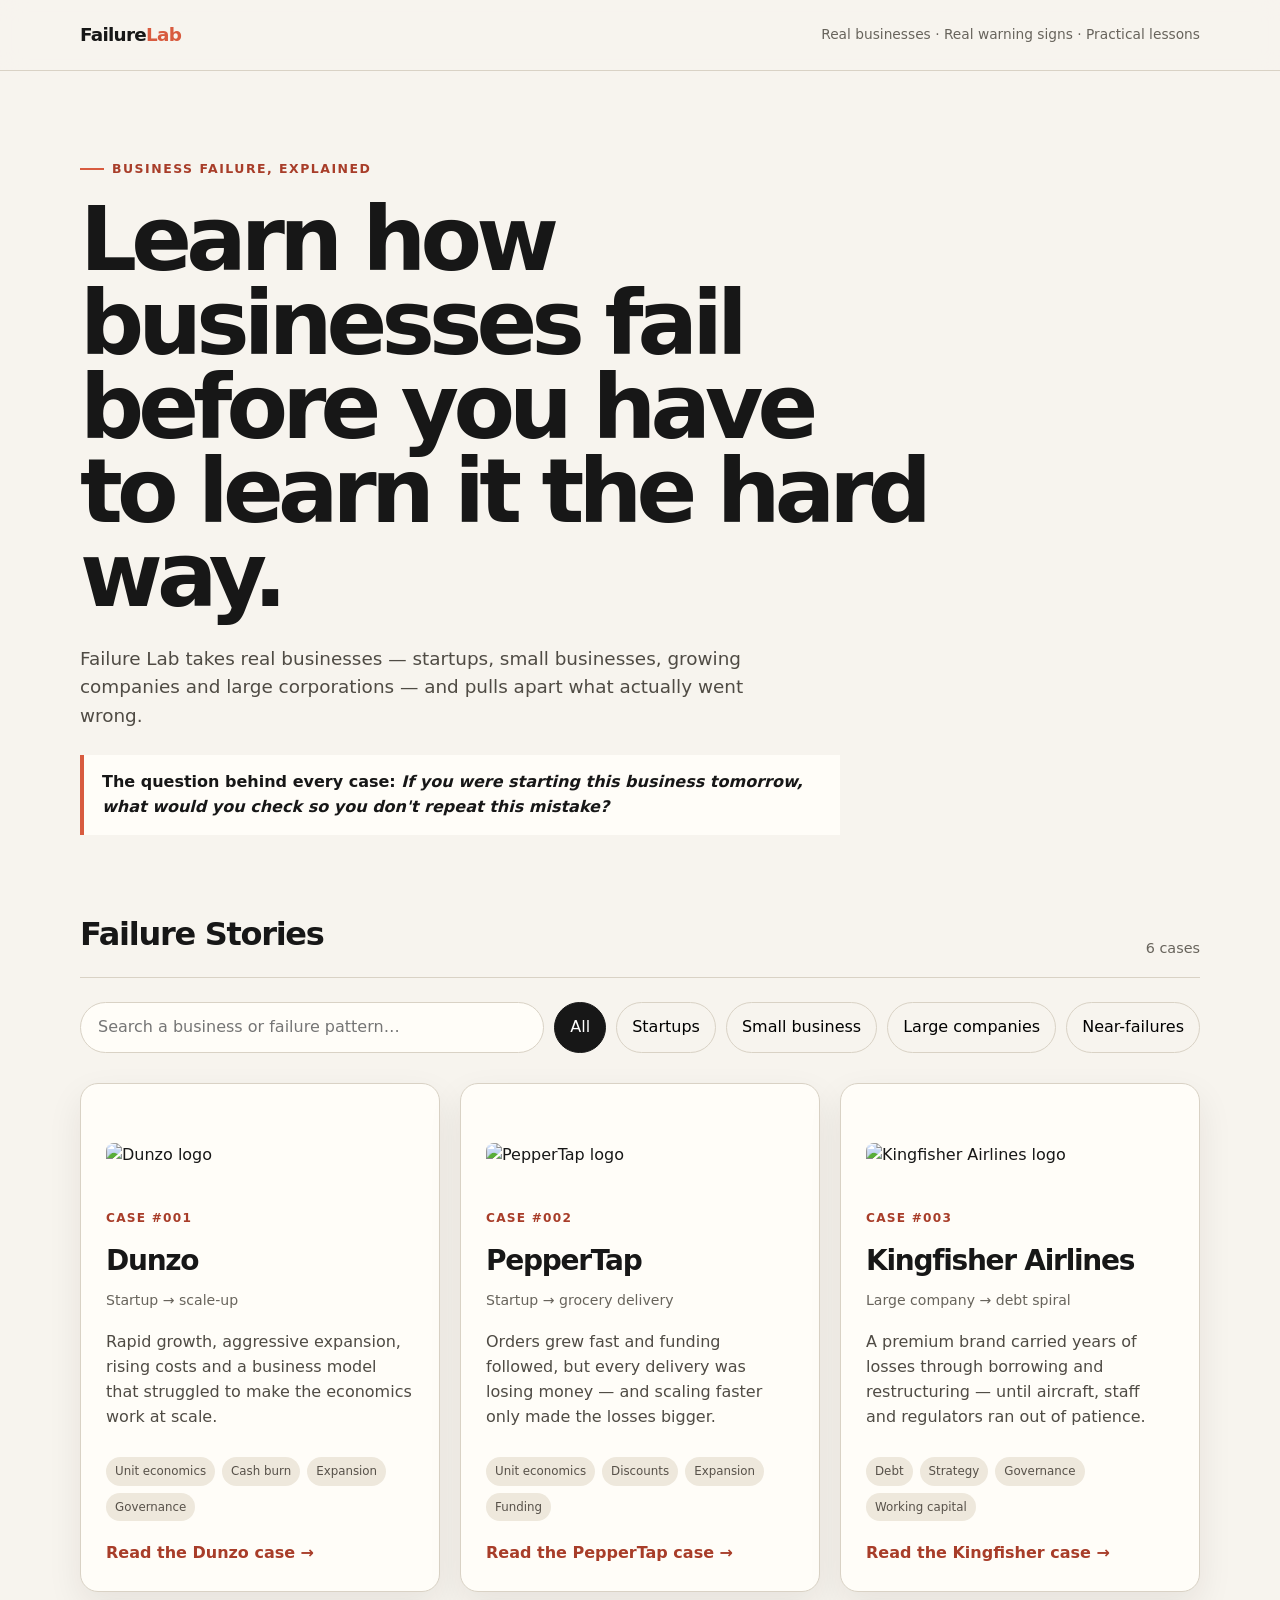
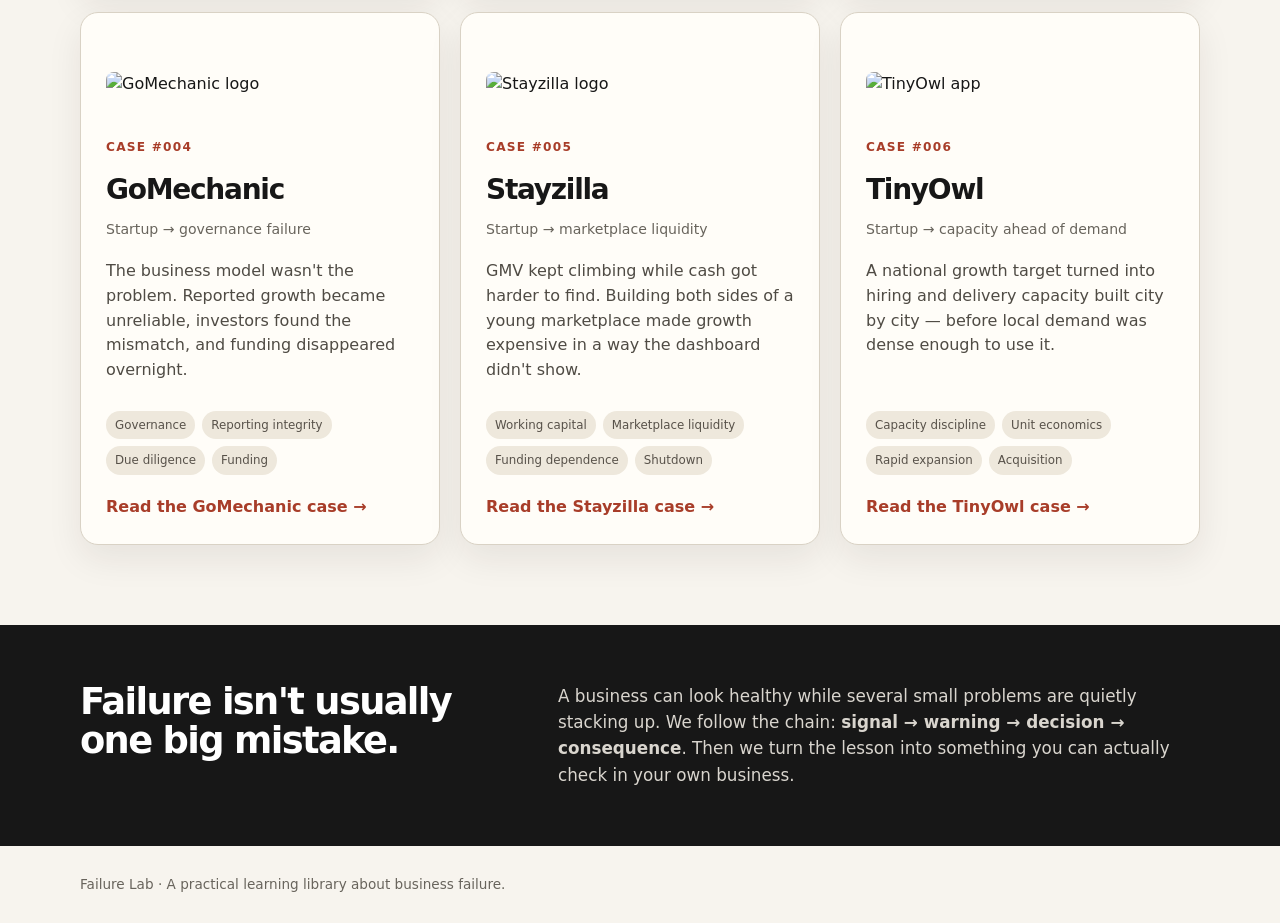
==== commit d99a038a: "Add Cases #004-#006 (GoMechanic, Stayzilla, TinyOwl), update Kingfisher - Case #004 GoMechanic: gove" ====
--- a/index.html
+++ b/index.html
@@ -271,7 +271,7 @@
       <section id="cases">
         <div class="library-head">
           <h2>Failure Stories</h2>
-          <div class="count" id="caseCount">3 cases</div>
+          <div class="count" id="caseCount">6 cases</div>
         </div>
 
         <div class="controls">
@@ -359,6 +359,81 @@
             <a class="read" href="cases/kingfisher/">Read the Kingfisher case →</a>
           </article>
 
+          <article class="card"
+            data-type="startup"
+            data-search="gomechanic auto service marketplace governance fraud reporting integrity funding due diligence">
+            <div class="logo-wrap">
+              <img
+                src="https://yt3.ggpht.com/ytc/AKedOLQiFwQVlRimY1UKM5X4FS8XZTGK_rpuvf9zP8tc=s900-c-k-c0x00ffffff-no-rj"
+                alt="GoMechanic logo"
+                loading="lazy">
+            </div>
+            <div class="case-no">Case #004</div>
+            <h3>GoMechanic</h3>
+            <div class="type">Startup → governance failure</div>
+            <p>
+              The business model wasn't the problem. Reported growth became
+              unreliable, investors found the mismatch, and funding disappeared overnight.
+            </p>
+            <div class="tags">
+              <span class="tag">Governance</span>
+              <span class="tag">Reporting integrity</span>
+              <span class="tag">Due diligence</span>
+              <span class="tag">Funding</span>
+            </div>
+            <a class="read" href="cases/gomechanic/">Read the GoMechanic case →</a>
+          </article>
+
+          <article class="card"
+            data-type="startup"
+            data-search="stayzilla marketplace travel homestay working capital cash flow gmv shutdown insolvency">
+            <div class="logo-wrap">
+              <img
+                src="https://thumb.wikimedia.org/wikipedia/commons/thumb/1/17/Stayzilla_Logo.svg/500px-Stayzilla_Logo.svg.png"
+                alt="Stayzilla logo"
+                loading="lazy">
+            </div>
+            <div class="case-no">Case #005</div>
+            <h3>Stayzilla</h3>
+            <div class="type">Startup → marketplace liquidity</div>
+            <p>
+              GMV kept climbing while cash got harder to find. Building both sides
+              of a young marketplace made growth expensive in a way the dashboard didn't show.
+            </p>
+            <div class="tags">
+              <span class="tag">Working capital</span>
+              <span class="tag">Marketplace liquidity</span>
+              <span class="tag">Funding dependence</span>
+              <span class="tag">Shutdown</span>
+            </div>
+            <a class="read" href="cases/stayzilla/">Read the Stayzilla case →</a>
+          </article>
+
+          <article class="card"
+            data-type="startup"
+            data-search="tinyowl food delivery capacity expansion layoffs unit economics acquisition runnr zomato">
+            <div class="logo-wrap">
+              <img
+                src="https://assets.techcircle.in/images/2015/10/vccircle-tinyowl.jpg"
+                alt="TinyOwl app"
+                loading="lazy">
+            </div>
+            <div class="case-no">Case #006</div>
+            <h3>TinyOwl</h3>
+            <div class="type">Startup → capacity ahead of demand</div>
+            <p>
+              A national growth target turned into hiring and delivery capacity
+              built city by city — before local demand was dense enough to use it.
+            </p>
+            <div class="tags">
+              <span class="tag">Capacity discipline</span>
+              <span class="tag">Unit economics</span>
+              <span class="tag">Rapid expansion</span>
+              <span class="tag">Acquisition</span>
+            </div>
+            <a class="read" href="cases/tinyowl/">Read the TinyOwl case →</a>
+          </article>
+
           <div class="empty" id="emptyState">
             No case matches that search yet.
           </div>
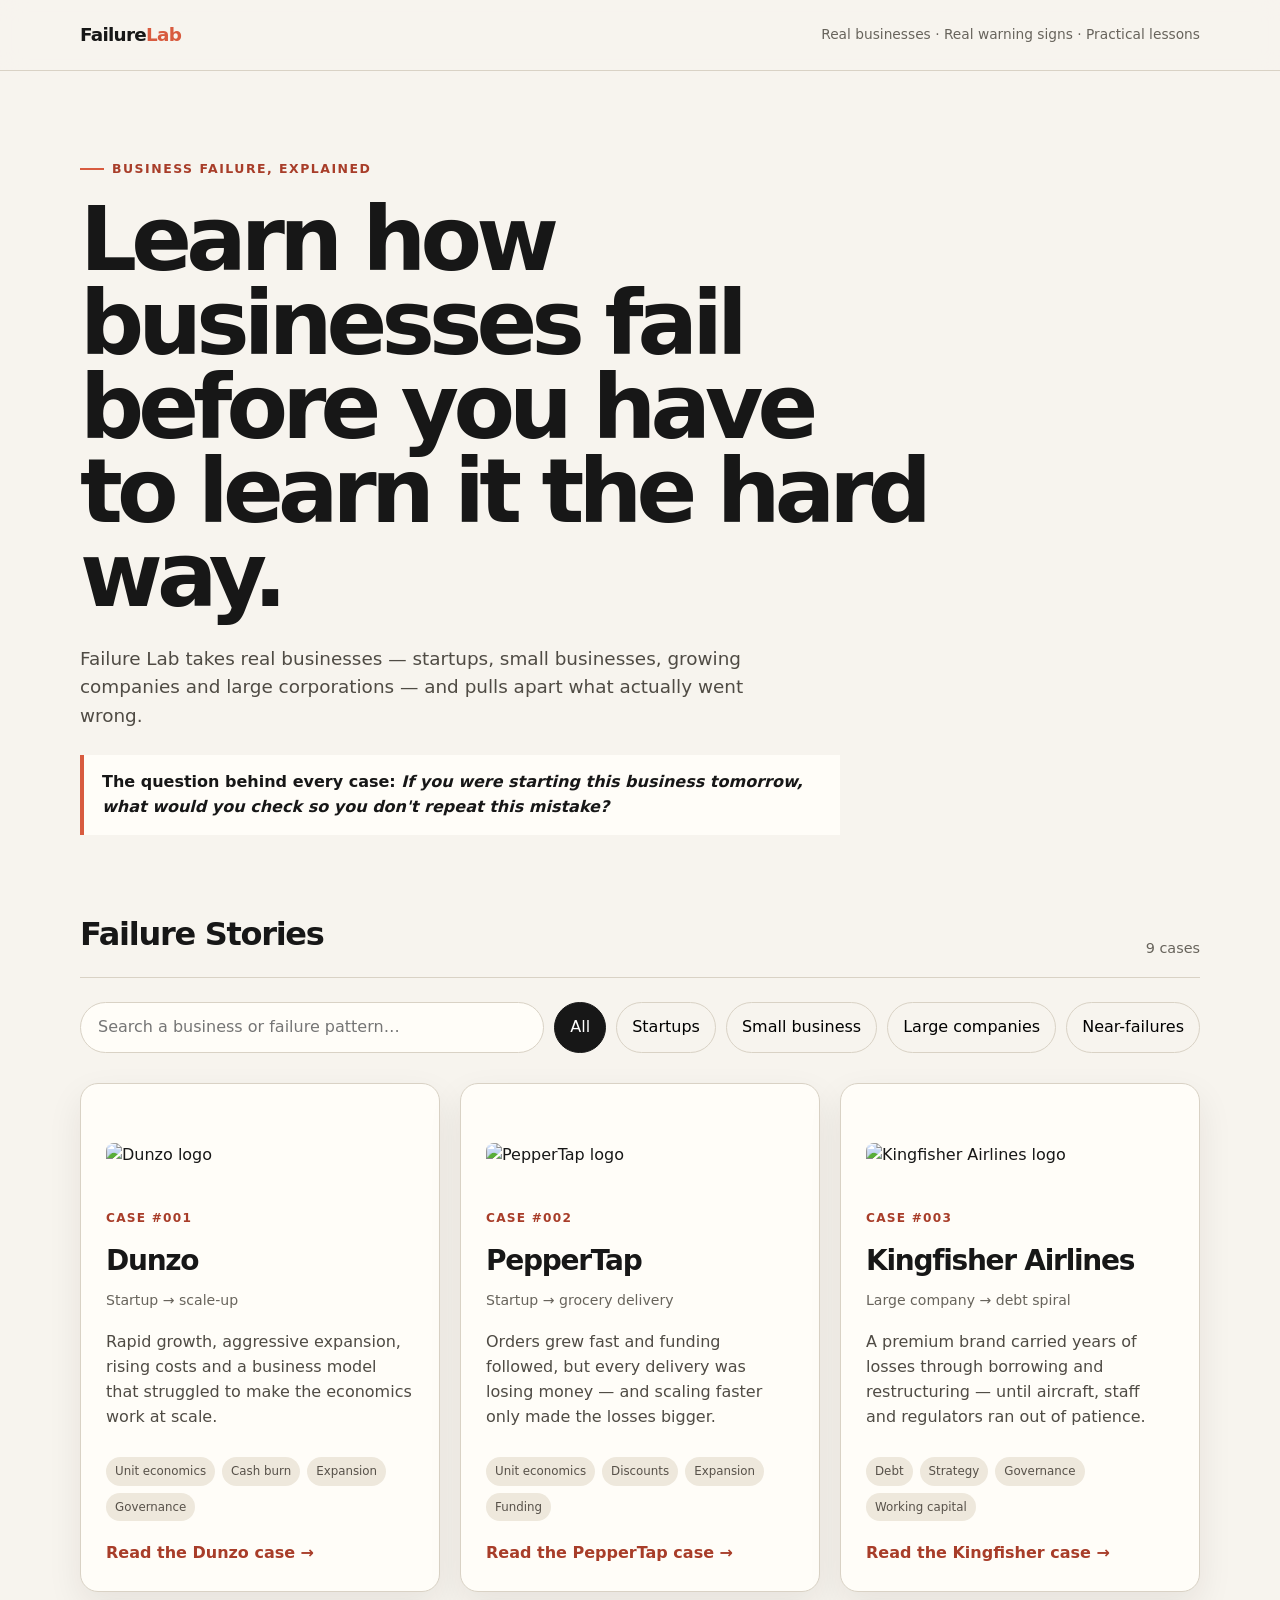
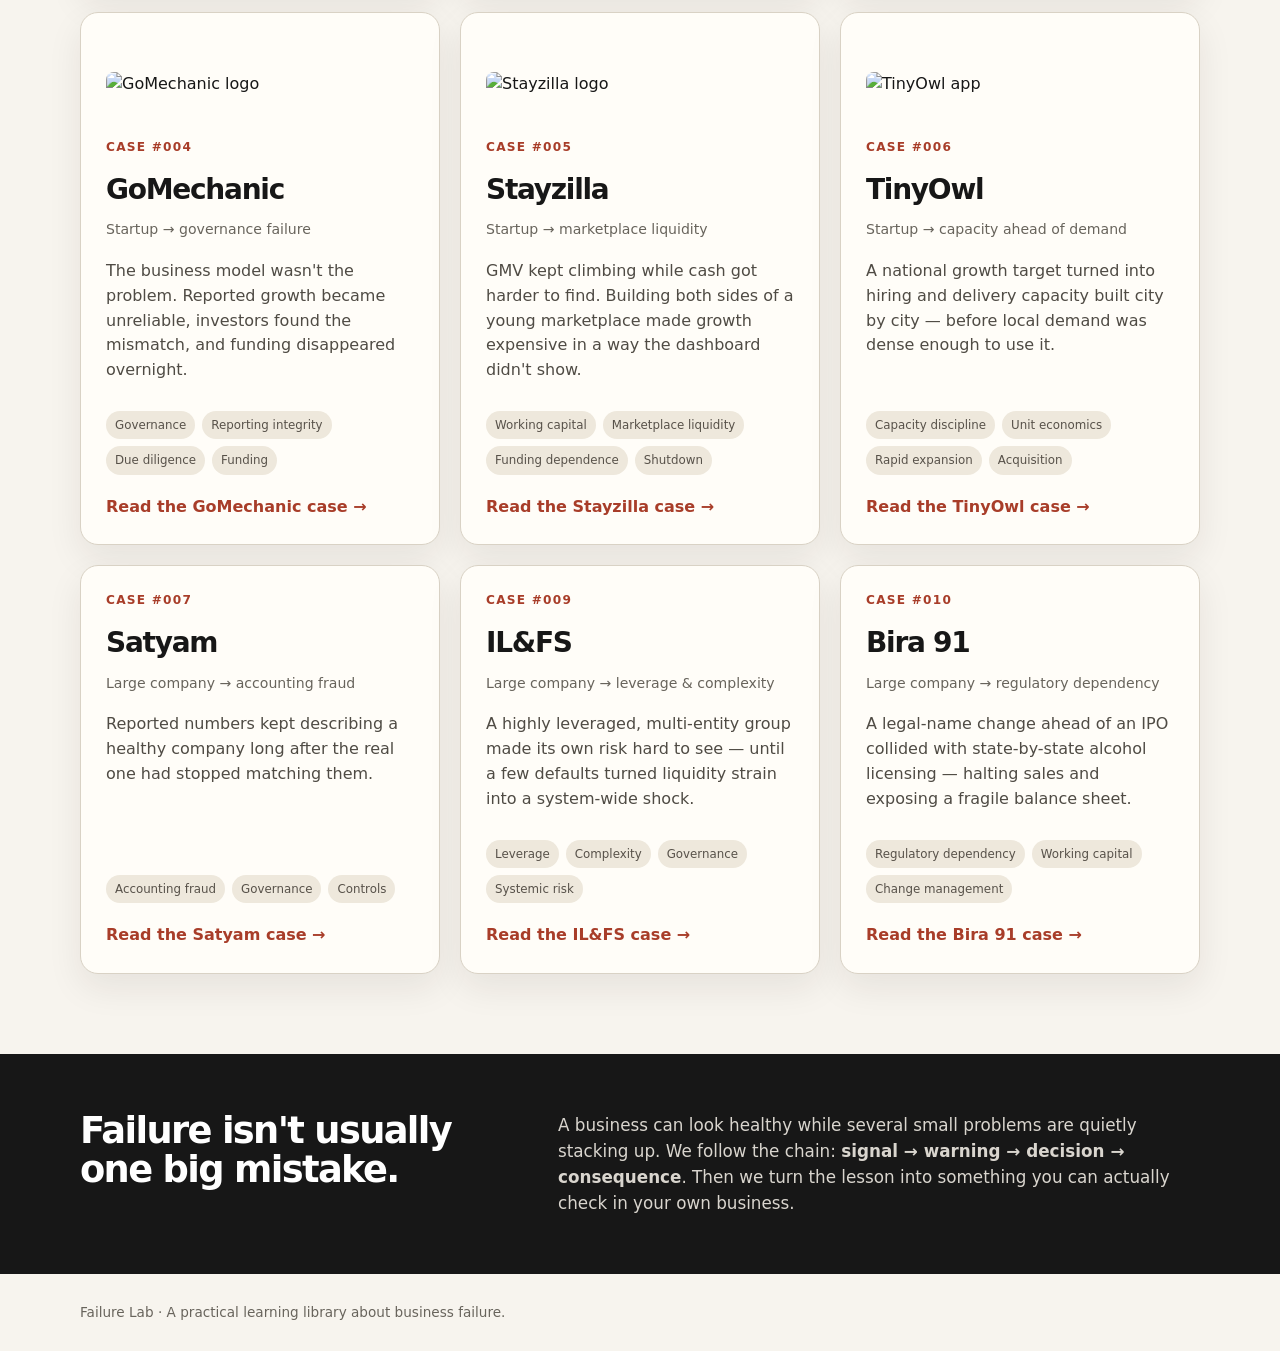
==== commit 8ce8a362: "Add Satyam, IL&FS, Bira 91 cases; fix Bira file placement Bira 91 content was sitting at cases/index" ====
--- a/index.html
+++ b/index.html
@@ -434,6 +434,61 @@
             <a class="read" href="cases/tinyowl/">Read the TinyOwl case →</a>
           </article>
 
+          <article class="card"
+            data-type="large-company"
+            data-search="satyam accounting fraud governance controls auditor board fabricated cash">
+            <div class="case-no">Case #007</div>
+            <h3>Satyam</h3>
+            <div class="type">Large company → accounting fraud</div>
+            <p>
+              Reported numbers kept describing a healthy company long after the
+              real one had stopped matching them.
+            </p>
+            <div class="tags">
+              <span class="tag">Accounting fraud</span>
+              <span class="tag">Governance</span>
+              <span class="tag">Controls</span>
+            </div>
+            <a class="read" href="cases/satyam/">Read the Satyam case →</a>
+          </article>
+
+          <article class="card"
+            data-type="large-company"
+            data-search="ilfs infrastructure leverage shadow banking default liquidity complexity governance nbfc">
+            <div class="case-no">Case #009</div>
+            <h3>IL&amp;FS</h3>
+            <div class="type">Large company → leverage &amp; complexity</div>
+            <p>
+              A highly leveraged, multi-entity group made its own risk hard to
+              see — until a few defaults turned liquidity strain into a system-wide shock.
+            </p>
+            <div class="tags">
+              <span class="tag">Leverage</span>
+              <span class="tag">Complexity</span>
+              <span class="tag">Governance</span>
+              <span class="tag">Systemic risk</span>
+            </div>
+            <a class="read" href="cases/ilfs/">Read the IL&amp;FS case →</a>
+          </article>
+
+          <article class="card"
+            data-type="large-company"
+            data-search="bira 91 beer regulatory compliance licensing working capital cash flow governance">
+            <div class="case-no">Case #010</div>
+            <h3>Bira 91</h3>
+            <div class="type">Large company → regulatory dependency</div>
+            <p>
+              A legal-name change ahead of an IPO collided with state-by-state
+              alcohol licensing — halting sales and exposing a fragile balance sheet.
+            </p>
+            <div class="tags">
+              <span class="tag">Regulatory dependency</span>
+              <span class="tag">Working capital</span>
+              <span class="tag">Change management</span>
+            </div>
+            <a class="read" href="cases/bira/">Read the Bira 91 case →</a>
+          </article>
+
           <div class="empty" id="emptyState">
             No case matches that search yet.
           </div>
